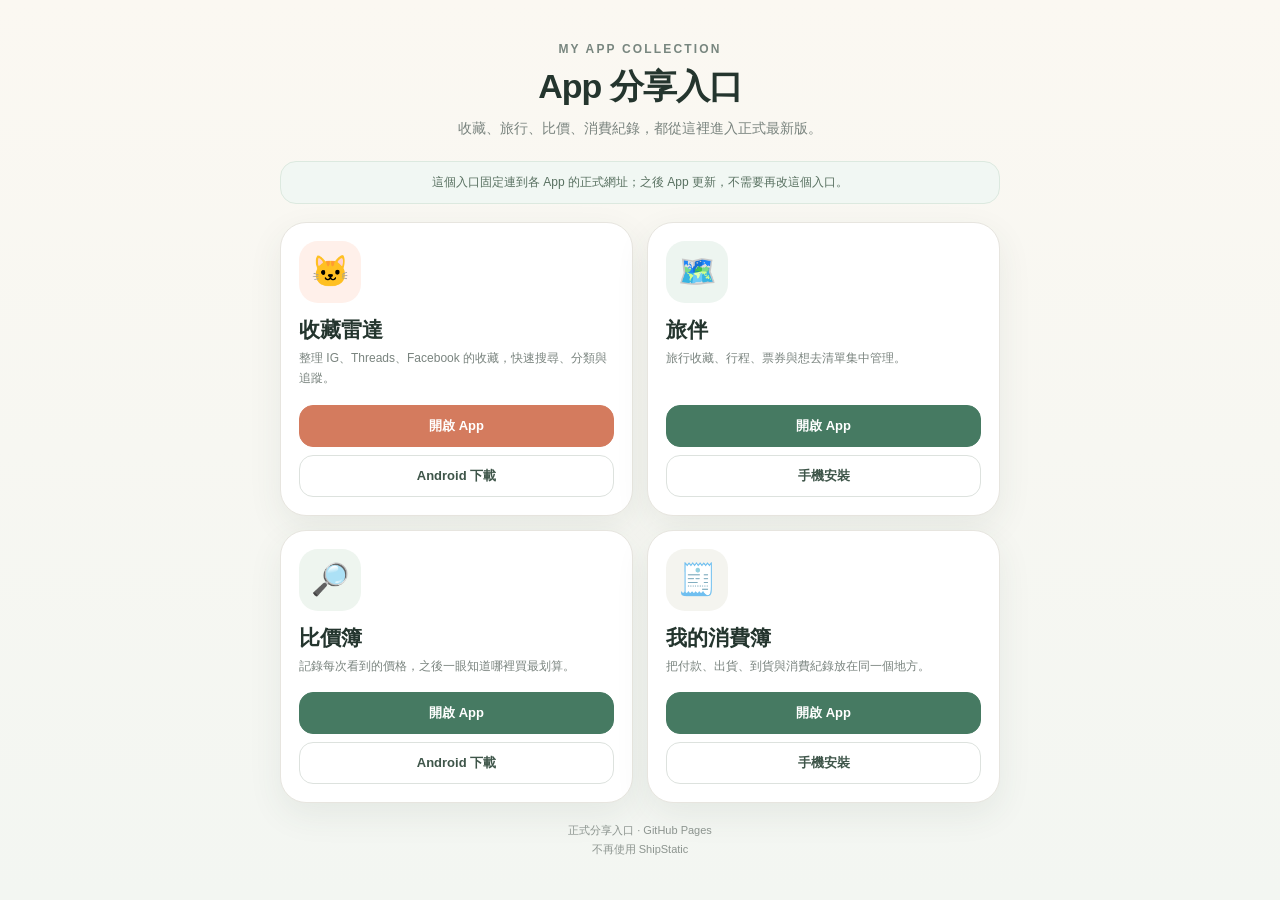
==== app-hub/index.html @ 7ccf7385 "Add stable GitHub Pages app sharing hub" ====
<!doctype html>
<html lang="zh-Hant">
<head>
<meta charset="utf-8">
<meta name="viewport" content="width=device-width,initial-scale=1,viewport-fit=cover">
<meta http-equiv="Cache-Control" content="no-cache, no-store, must-revalidate">
<meta name="theme-color" content="#fbf8f2">
<title>App 分享入口</title>
<style>
:root{--bg:#fbf8f2;--card:#fff;--text:#24352e;--muted:#7a847f;--line:#e7e5df;--green:#467a62;--green2:#edf4ef;--coral:#d47b5e;--shadow:0 12px 34px rgba(56,74,63,.08)}
*{box-sizing:border-box;-webkit-tap-highlight-color:transparent}html,body{margin:0;min-height:100%;font-family:-apple-system,BlinkMacSystemFont,"Segoe UI","Noto Sans TC",sans-serif;background:linear-gradient(180deg,#fbf8f2 0%,#f3f6f2 100%);color:var(--text)}
body{padding:calc(24px + env(safe-area-inset-top)) 18px calc(38px + env(safe-area-inset-bottom))}.wrap{width:min(720px,100%);margin:auto}.hero{text-align:center;padding:18px 8px 20px}.eyebrow{font-size:12px;letter-spacing:.18em;color:#78867f;font-weight:800}.hero h1{font-size:34px;margin:8px 0 7px;letter-spacing:-1px}.hero p{margin:0;color:var(--muted);font-size:14px;line-height:1.7}.notice{margin:0 auto 18px;padding:11px 14px;border:1px solid #dce9df;background:#f1f7f3;border-radius:16px;color:#587060;font-size:12px;line-height:1.6;text-align:center}.grid{display:grid;grid-template-columns:1fr 1fr;gap:14px}.card{background:var(--card);border:1px solid var(--line);border-radius:26px;padding:18px;box-shadow:var(--shadow);display:flex;flex-direction:column;min-height:244px}.icon{width:62px;height:62px;border-radius:19px;display:grid;place-items:center;font-size:31px;margin-bottom:13px;background:#f6f4ef}.save .icon{background:#fff0ea}.travel .icon{background:#edf5f0}.price .icon{background:#eef5ef}.spend .icon{background:#f4f4ef}.card h2{font-size:21px;margin:0 0 5px}.card p{color:var(--muted);font-size:12px;line-height:1.65;margin:0 0 16px}.actions{margin-top:auto;display:grid;gap:8px}.btn{display:flex;align-items:center;justify-content:center;text-decoration:none;border-radius:14px;padding:11px 12px;font-size:13px;font-weight:850;border:1px solid #dde2de;color:#3e5549;background:#fff}.btn.primary{background:var(--green);color:#fff;border-color:var(--green)}.save .btn.primary{background:var(--coral);border-color:var(--coral)}.foot{text-align:center;color:#8c948f;font-size:11px;line-height:1.7;padding-top:18px}
@media(max-width:580px){body{padding-left:14px;padding-right:14px}.hero h1{font-size:30px}.grid{grid-template-columns:1fr}.card{min-height:0}.actions{grid-template-columns:1fr 1fr}.card p{margin-bottom:14px}}
</style>
</head>
<body>
<main class="wrap">
  <header class="hero"><div class="eyebrow">MY APP COLLECTION</div><h1>App 分享入口</h1><p>收藏、旅行、比價、消費紀錄，都從這裡進入正式最新版。</p></header>
  <div class="notice">這個入口固定連到各 App 的正式網址；之後 App 更新，不需要再改這個入口。</div>
  <section class="grid">
    <article class="card save"><div class="icon">🐱</div><h2>收藏雷達</h2><p>整理 IG、Threads、Facebook 的收藏，快速搜尋、分類與追蹤。</p><div class="actions"><a class="btn primary" href="https://save-radar-gold.vercel.app/">開啟 App</a><a class="btn" href="https://save-radar-gold.vercel.app/download">Android 下載</a></div></article>
    <article class="card travel"><div class="icon">🗺️</div><h2>旅伴</h2><p>旅行收藏、行程、票券與想去清單集中管理。</p><div class="actions"><a class="btn primary" href="../travelmate/app/">開啟 App</a><a class="btn" href="../travelmate/app/">手機安裝</a></div></article>
    <article class="card price"><div class="icon">🔎</div><h2>比價簿</h2><p>記錄每次看到的價格，之後一眼知道哪裡買最划算。</p><div class="actions"><a class="btn primary" href="../pricebook/">開啟 App</a><a class="btn" href="../download.html">Android 下載</a></div></article>
    <article class="card spend"><div class="icon">🧾</div><h2>我的消費簿</h2><p>把付款、出貨、到貨與消費紀錄放在同一個地方。</p><div class="actions"><a class="btn primary" href="../spendbook/">開啟 App</a><a class="btn" href="../spendbook/">手機安裝</a></div></article>
  </section>
  <div class="foot">正式分享入口 · GitHub Pages<br>不再使用 ShipStatic</div>
</main>
</body>
</html>
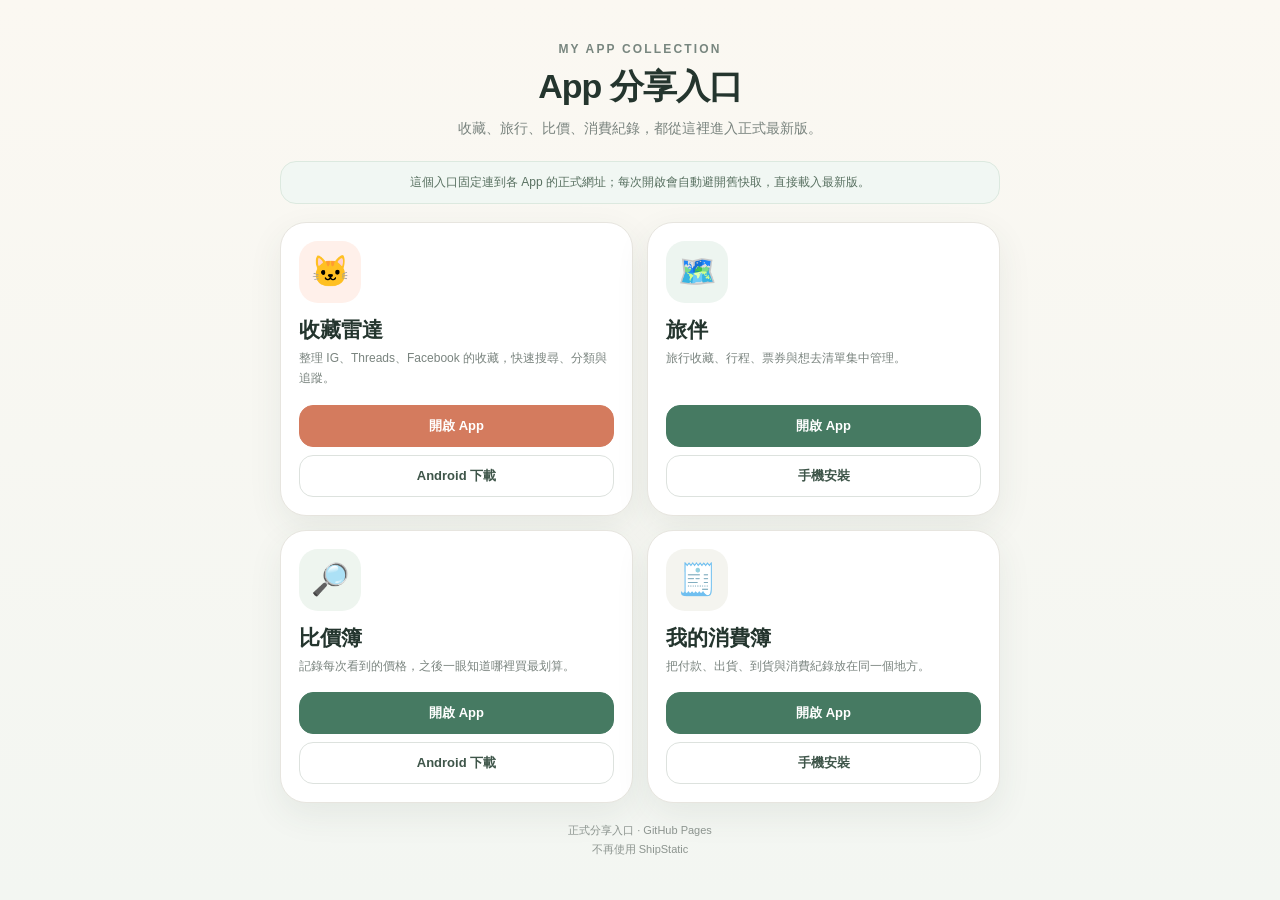
==== commit 4454c742: "Always open fresh app pages from hub" ====
--- a/app-hub/index.html
+++ b/app-hub/index.html
@@ -16,14 +16,24 @@
 <body>
 <main class="wrap">
   <header class="hero"><div class="eyebrow">MY APP COLLECTION</div><h1>App 分享入口</h1><p>收藏、旅行、比價、消費紀錄，都從這裡進入正式最新版。</p></header>
-  <div class="notice">這個入口固定連到各 App 的正式網址；之後 App 更新，不需要再改這個入口。</div>
+  <div class="notice">這個入口固定連到各 App 的正式網址；每次開啟會自動避開舊快取，直接載入最新版。</div>
   <section class="grid">
     <article class="card save"><div class="icon">🐱</div><h2>收藏雷達</h2><p>整理 IG、Threads、Facebook 的收藏，快速搜尋、分類與追蹤。</p><div class="actions"><a class="btn primary" href="https://save-radar-gold.vercel.app/">開啟 App</a><a class="btn" href="https://save-radar-gold.vercel.app/download">Android 下載</a></div></article>
-    <article class="card travel"><div class="icon">🗺️</div><h2>旅伴</h2><p>旅行收藏、行程、票券與想去清單集中管理。</p><div class="actions"><a class="btn primary" href="../travelmate/app/">開啟 App</a><a class="btn" href="../travelmate/app/">手機安裝</a></div></article>
-    <article class="card price"><div class="icon">🔎</div><h2>比價簿</h2><p>記錄每次看到的價格，之後一眼知道哪裡買最划算。</p><div class="actions"><a class="btn primary" href="../pricebook/">開啟 App</a><a class="btn" href="../download.html">Android 下載</a></div></article>
-    <article class="card spend"><div class="icon">🧾</div><h2>我的消費簿</h2><p>把付款、出貨、到貨與消費紀錄放在同一個地方。</p><div class="actions"><a class="btn primary" href="../spendbook/">開啟 App</a><a class="btn" href="../spendbook/">手機安裝</a></div></article>
+    <article class="card travel"><div class="icon">🗺️</div><h2>旅伴</h2><p>旅行收藏、行程、票券與想去清單集中管理。</p><div class="actions"><a class="btn primary fresh" href="../travelmate/app/">開啟 App</a><a class="btn fresh" href="../travelmate/app/">手機安裝</a></div></article>
+    <article class="card price"><div class="icon">🔎</div><h2>比價簿</h2><p>記錄每次看到的價格，之後一眼知道哪裡買最划算。</p><div class="actions"><a class="btn primary fresh" href="../pricebook/">開啟 App</a><a class="btn" href="../download.html">Android 下載</a></div></article>
+    <article class="card spend"><div class="icon">🧾</div><h2>我的消費簿</h2><p>把付款、出貨、到貨與消費紀錄放在同一個地方。</p><div class="actions"><a class="btn primary fresh" href="../spendbook/">開啟 App</a><a class="btn fresh" href="../spendbook/">手機安裝</a></div></article>
   </section>
   <div class="foot">正式分享入口 · GitHub Pages<br>不再使用 ShipStatic</div>
 </main>
+<script>
+for(const link of document.querySelectorAll('a.fresh')){
+  link.addEventListener('click',e=>{
+    e.preventDefault();
+    const u=new URL(link.getAttribute('href'),location.href);
+    u.searchParams.set('fresh',Date.now().toString(36));
+    location.href=u.href;
+  });
+}
+</script>
 </body>
 </html>
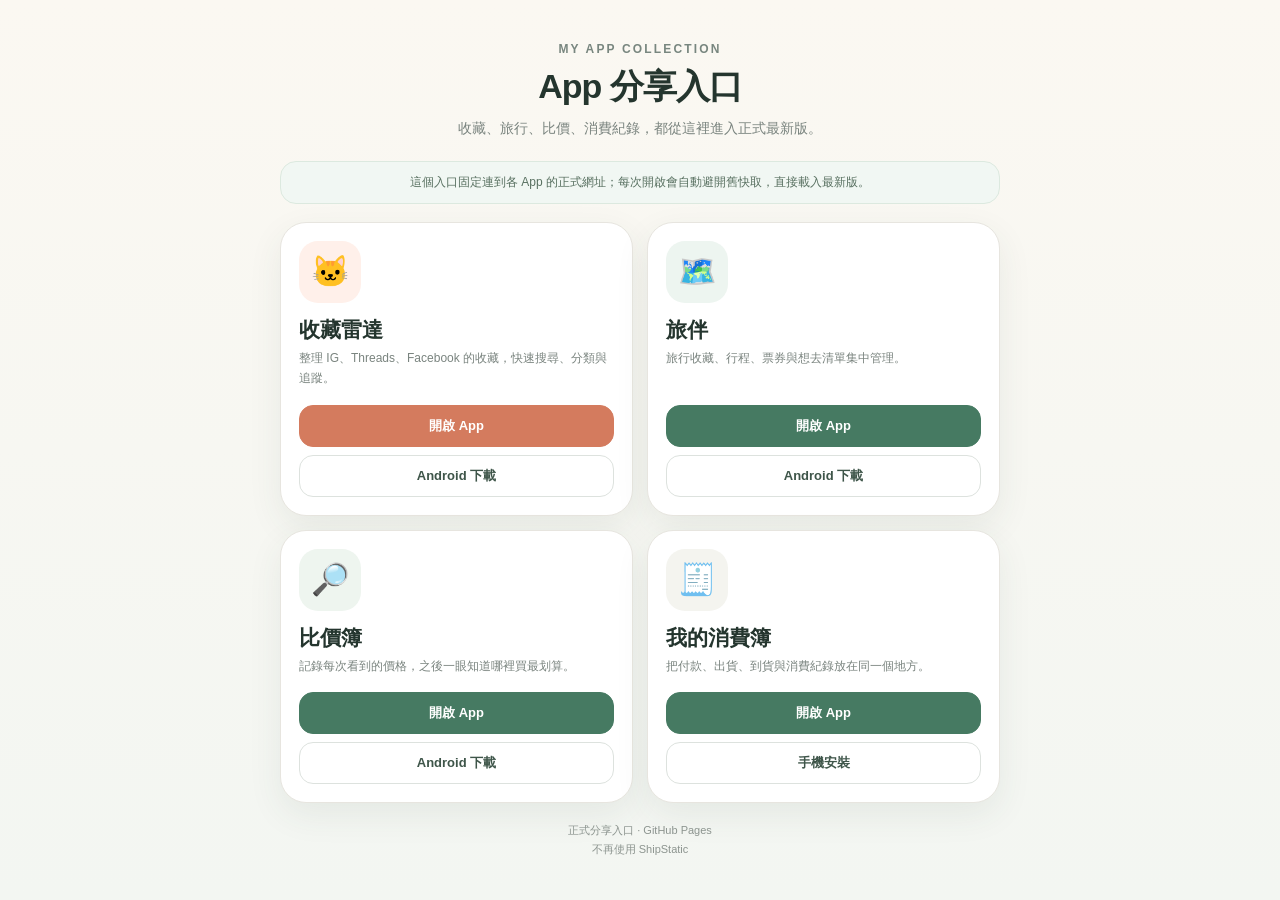
==== commit 2cfbe855: "Update app portal links" ====
--- a/app-hub/index.html
+++ b/app-hub/index.html
@@ -19,7 +19,7 @@
   <div class="notice">這個入口固定連到各 App 的正式網址；每次開啟會自動避開舊快取，直接載入最新版。</div>
   <section class="grid">
     <article class="card save"><div class="icon">🐱</div><h2>收藏雷達</h2><p>整理 IG、Threads、Facebook 的收藏，快速搜尋、分類與追蹤。</p><div class="actions"><a class="btn primary" href="https://save-radar-gold.vercel.app/">開啟 App</a><a class="btn" href="https://save-radar-gold.vercel.app/download">Android 下載</a></div></article>
-    <article class="card travel"><div class="icon">🗺️</div><h2>旅伴</h2><p>旅行收藏、行程、票券與想去清單集中管理。</p><div class="actions"><a class="btn primary fresh" href="../travelmate/app/">開啟 App</a><a class="btn fresh" href="../travelmate/app/">手機安裝</a></div></article>
+    <article class="card travel"><div class="icon">🗺️</div><h2>旅伴</h2><p>旅行收藏、行程、票券與想去清單集中管理。</p><div class="actions"><a class="btn primary" href="https://travelmate-app.xzk410.chatgpt.site/">開啟 App</a><a class="btn" href="https://travelmate-app.xzk410.chatgpt.site/downloads/travelmate-android-1.4.5.apk">Android 下載</a></div></article>
     <article class="card price"><div class="icon">🔎</div><h2>比價簿</h2><p>記錄每次看到的價格，之後一眼知道哪裡買最划算。</p><div class="actions"><a class="btn primary fresh" href="../pricebook/">開啟 App</a><a class="btn" href="../download.html">Android 下載</a></div></article>
     <article class="card spend"><div class="icon">🧾</div><h2>我的消費簿</h2><p>把付款、出貨、到貨與消費紀錄放在同一個地方。</p><div class="actions"><a class="btn primary fresh" href="../spendbook/">開啟 App</a><a class="btn fresh" href="../spendbook/">手機安裝</a></div></article>
   </section>
@@ -36,4 +36,4 @@
 }
 </script>
 </body>
-</html>+</html>
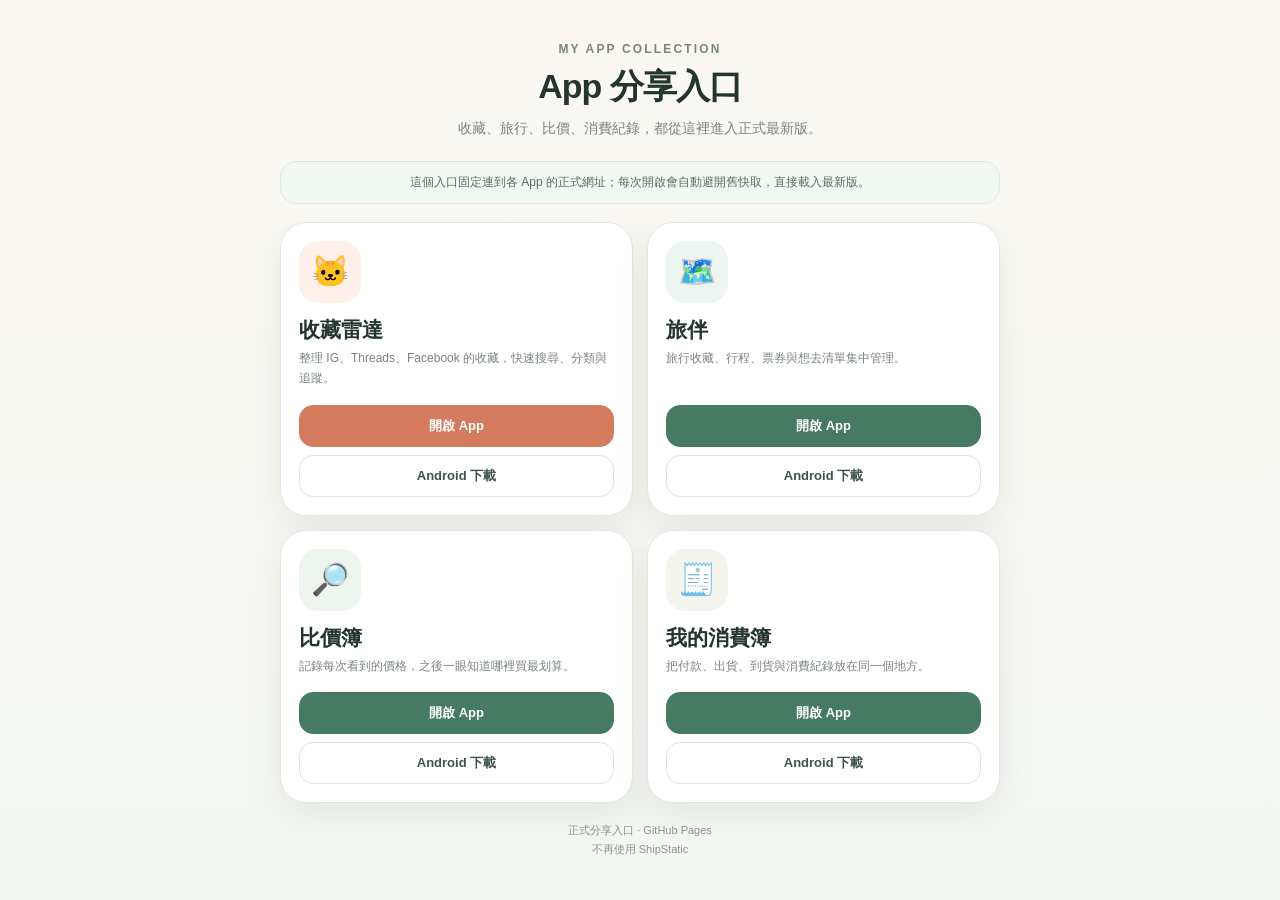
==== commit f18fc7c0: "Point 我的消費簿 Android to native APK download" ====
--- a/app-hub/index.html
+++ b/app-hub/index.html
@@ -21,7 +21,7 @@
     <article class="card save"><div class="icon">🐱</div><h2>收藏雷達</h2><p>整理 IG、Threads、Facebook 的收藏，快速搜尋、分類與追蹤。</p><div class="actions"><a class="btn primary" href="https://save-radar-gold.vercel.app/">開啟 App</a><a class="btn" href="https://save-radar-gold.vercel.app/download">Android 下載</a></div></article>
     <article class="card travel"><div class="icon">🗺️</div><h2>旅伴</h2><p>旅行收藏、行程、票券與想去清單集中管理。</p><div class="actions"><a class="btn primary" href="https://travelmate-app.xzk410.chatgpt.site/">開啟 App</a><a class="btn" href="https://travelmate-app.xzk410.chatgpt.site/downloads/travelmate-android-1.4.5.apk">Android 下載</a></div></article>
     <article class="card price"><div class="icon">🔎</div><h2>比價簿</h2><p>記錄每次看到的價格，之後一眼知道哪裡買最划算。</p><div class="actions"><a class="btn primary fresh" href="../pricebook/">開啟 App</a><a class="btn" href="../download.html">Android 下載</a></div></article>
-    <article class="card spend"><div class="icon">🧾</div><h2>我的消費簿</h2><p>把付款、出貨、到貨與消費紀錄放在同一個地方。</p><div class="actions"><a class="btn primary fresh" href="../spendbook/">開啟 App</a><a class="btn fresh" href="../spendbook/">手機安裝</a></div></article>
+    <article class="card spend"><div class="icon">🧾</div><h2>我的消費簿</h2><p>把付款、出貨、到貨與消費紀錄放在同一個地方。</p><div class="actions"><a class="btn primary fresh" href="../spendbook/">開啟 App</a><a class="btn" href="../spendbook/download.html">Android 下載</a></div></article>
   </section>
   <div class="foot">正式分享入口 · GitHub Pages<br>不再使用 ShipStatic</div>
 </main>
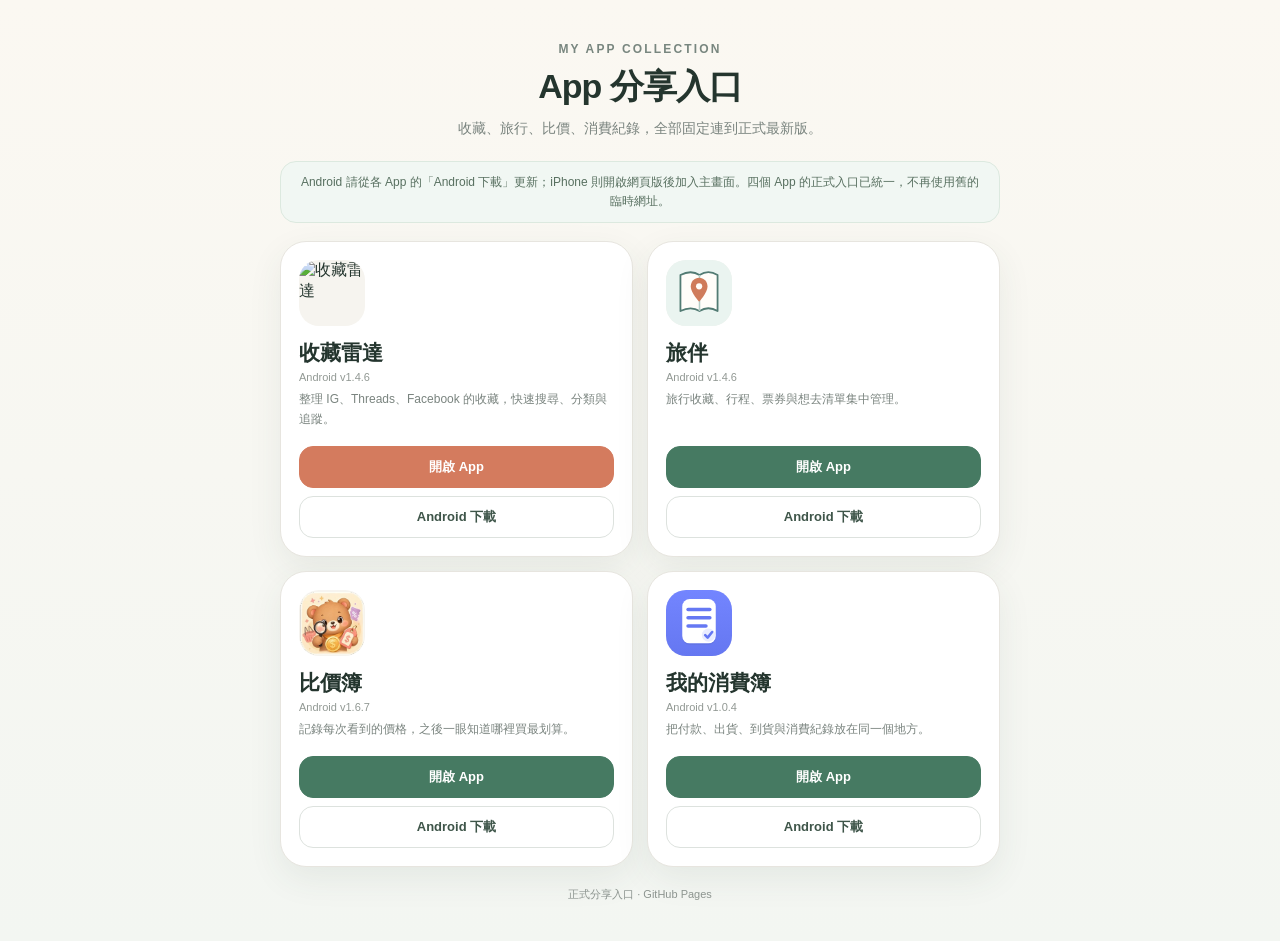
==== commit 422b64cd: "Unify four App share routes and real logos" ====
--- a/app-hub/index.html
+++ b/app-hub/index.html
@@ -7,23 +7,23 @@
 <meta name="theme-color" content="#fbf8f2">
 <title>App 分享入口</title>
 <style>
-:root{--bg:#fbf8f2;--card:#fff;--text:#24352e;--muted:#7a847f;--line:#e7e5df;--green:#467a62;--green2:#edf4ef;--coral:#d47b5e;--shadow:0 12px 34px rgba(56,74,63,.08)}
+:root{--bg:#fbf8f2;--card:#fff;--text:#24352e;--muted:#7a847f;--line:#e7e5df;--green:#467a62;--coral:#d47b5e;--shadow:0 12px 34px rgba(56,74,63,.08)}
 *{box-sizing:border-box;-webkit-tap-highlight-color:transparent}html,body{margin:0;min-height:100%;font-family:-apple-system,BlinkMacSystemFont,"Segoe UI","Noto Sans TC",sans-serif;background:linear-gradient(180deg,#fbf8f2 0%,#f3f6f2 100%);color:var(--text)}
-body{padding:calc(24px + env(safe-area-inset-top)) 18px calc(38px + env(safe-area-inset-bottom))}.wrap{width:min(720px,100%);margin:auto}.hero{text-align:center;padding:18px 8px 20px}.eyebrow{font-size:12px;letter-spacing:.18em;color:#78867f;font-weight:800}.hero h1{font-size:34px;margin:8px 0 7px;letter-spacing:-1px}.hero p{margin:0;color:var(--muted);font-size:14px;line-height:1.7}.notice{margin:0 auto 18px;padding:11px 14px;border:1px solid #dce9df;background:#f1f7f3;border-radius:16px;color:#587060;font-size:12px;line-height:1.6;text-align:center}.grid{display:grid;grid-template-columns:1fr 1fr;gap:14px}.card{background:var(--card);border:1px solid var(--line);border-radius:26px;padding:18px;box-shadow:var(--shadow);display:flex;flex-direction:column;min-height:244px}.icon{width:62px;height:62px;border-radius:19px;display:grid;place-items:center;font-size:31px;margin-bottom:13px;background:#f6f4ef}.save .icon{background:#fff0ea}.travel .icon{background:#edf5f0}.price .icon{background:#eef5ef}.spend .icon{background:#f4f4ef}.card h2{font-size:21px;margin:0 0 5px}.card p{color:var(--muted);font-size:12px;line-height:1.65;margin:0 0 16px}.actions{margin-top:auto;display:grid;gap:8px}.btn{display:flex;align-items:center;justify-content:center;text-decoration:none;border-radius:14px;padding:11px 12px;font-size:13px;font-weight:850;border:1px solid #dde2de;color:#3e5549;background:#fff}.btn.primary{background:var(--green);color:#fff;border-color:var(--green)}.save .btn.primary{background:var(--coral);border-color:var(--coral)}.foot{text-align:center;color:#8c948f;font-size:11px;line-height:1.7;padding-top:18px}
+body{padding:calc(24px + env(safe-area-inset-top)) 18px calc(38px + env(safe-area-inset-bottom))}.wrap{width:min(720px,100%);margin:auto}.hero{text-align:center;padding:18px 8px 20px}.eyebrow{font-size:12px;letter-spacing:.18em;color:#78867f;font-weight:800}.hero h1{font-size:34px;margin:8px 0 7px;letter-spacing:-1px}.hero p{margin:0;color:var(--muted);font-size:14px;line-height:1.7}.notice{margin:0 auto 18px;padding:11px 14px;border:1px solid #dce9df;background:#f1f7f3;border-radius:16px;color:#587060;font-size:12px;line-height:1.6;text-align:center}.grid{display:grid;grid-template-columns:1fr 1fr;gap:14px}.card{background:var(--card);border:1px solid var(--line);border-radius:26px;padding:18px;box-shadow:var(--shadow);display:flex;flex-direction:column;min-height:260px}.icon{width:66px;height:66px;border-radius:20px;display:grid;place-items:center;margin-bottom:13px;background:#f6f4ef;overflow:hidden}.icon img{width:100%;height:100%;object-fit:cover;display:block}.card h2{font-size:21px;margin:0 0 4px}.ver{font-size:11px;color:#929994;margin-bottom:7px}.card p{color:var(--muted);font-size:12px;line-height:1.65;margin:0 0 16px}.actions{margin-top:auto;display:grid;gap:8px}.btn{display:flex;align-items:center;justify-content:center;text-decoration:none;border-radius:14px;padding:11px 12px;font-size:13px;font-weight:850;border:1px solid #dde2de;color:#3e5549;background:#fff}.btn.primary{background:var(--green);color:#fff;border-color:var(--green)}.save .btn.primary{background:var(--coral);border-color:var(--coral)}.foot{text-align:center;color:#8c948f;font-size:11px;line-height:1.7;padding-top:18px}
 @media(max-width:580px){body{padding-left:14px;padding-right:14px}.hero h1{font-size:30px}.grid{grid-template-columns:1fr}.card{min-height:0}.actions{grid-template-columns:1fr 1fr}.card p{margin-bottom:14px}}
 </style>
 </head>
 <body>
 <main class="wrap">
-  <header class="hero"><div class="eyebrow">MY APP COLLECTION</div><h1>App 分享入口</h1><p>收藏、旅行、比價、消費紀錄，都從這裡進入正式最新版。</p></header>
-  <div class="notice">這個入口固定連到各 App 的正式網址；每次開啟會自動避開舊快取，直接載入最新版。</div>
+  <header class="hero"><div class="eyebrow">MY APP COLLECTION</div><h1>App 分享入口</h1><p>收藏、旅行、比價、消費紀錄，全部固定連到正式最新版。</p></header>
+  <div class="notice">Android 請從各 App 的「Android 下載」更新；iPhone 則開啟網頁版後加入主畫面。四個 App 的正式入口已統一，不再使用舊的臨時網址。</div>
   <section class="grid">
-    <article class="card save"><div class="icon">🐱</div><h2>收藏雷達</h2><p>整理 IG、Threads、Facebook 的收藏，快速搜尋、分類與追蹤。</p><div class="actions"><a class="btn primary" href="https://save-radar-gold.vercel.app/">開啟 App</a><a class="btn" href="https://save-radar-gold.vercel.app/download">Android 下載</a></div></article>
-    <article class="card travel"><div class="icon">🗺️</div><h2>旅伴</h2><p>旅行收藏、行程、票券與想去清單集中管理。</p><div class="actions"><a class="btn primary" href="https://travelmate-app.xzk410.chatgpt.site/">開啟 App</a><a class="btn" href="https://travelmate-app.xzk410.chatgpt.site/downloads/travelmate-android-1.4.5.apk">Android 下載</a></div></article>
-    <article class="card price"><div class="icon">🔎</div><h2>比價簿</h2><p>記錄每次看到的價格，之後一眼知道哪裡買最划算。</p><div class="actions"><a class="btn primary fresh" href="../pricebook/">開啟 App</a><a class="btn" href="../download.html">Android 下載</a></div></article>
-    <article class="card spend"><div class="icon">🧾</div><h2>我的消費簿</h2><p>把付款、出貨、到貨與消費紀錄放在同一個地方。</p><div class="actions"><a class="btn primary fresh" href="../spendbook/">開啟 App</a><a class="btn" href="../spendbook/download.html">Android 下載</a></div></article>
+    <article class="card save"><div class="icon"><img src="https://save-radar-gold.vercel.app/icon-512.png" alt="收藏雷達"></div><h2>收藏雷達</h2><div class="ver">Android v1.4.6</div><p>整理 IG、Threads、Facebook 的收藏，快速搜尋、分類與追蹤。</p><div class="actions"><a class="btn primary" href="https://save-radar-gold.vercel.app/">開啟 App</a><a class="btn" href="https://save-radar-gold.vercel.app/download">Android 下載</a></div></article>
+    <article class="card travel"><div class="icon"><img src="../tripmate-live/icon.svg" alt="旅伴"></div><h2>旅伴</h2><div class="ver">Android v1.4.6</div><p>旅行收藏、行程、票券與想去清單集中管理。</p><div class="actions"><a class="btn primary fresh" href="../tripmate-live/">開啟 App</a><a class="btn" href="../tripmate-download/">Android 下載</a></div></article>
+    <article class="card price"><div class="icon"><img src="../android/pricebook/app/src/main/res/mipmap-nodpi/icon_bear1.webp" alt="比價簿"></div><h2>比價簿</h2><div class="ver">Android v1.6.7</div><p>記錄每次看到的價格，之後一眼知道哪裡買最划算。</p><div class="actions"><a class="btn primary fresh" href="../pricebook/">開啟 App</a><a class="btn" href="../download.html">Android 下載</a></div></article>
+    <article class="card spend"><div class="icon"><img src="../spendbook/icon.svg" alt="我的消費簿"></div><h2>我的消費簿</h2><div class="ver">Android v1.0.4</div><p>把付款、出貨、到貨與消費紀錄放在同一個地方。</p><div class="actions"><a class="btn primary fresh" href="../spendbook/">開啟 App</a><a class="btn" href="../spendbook/download.html">Android 下載</a></div></article>
   </section>
-  <div class="foot">正式分享入口 · GitHub Pages<br>不再使用 ShipStatic</div>
+  <div class="foot">正式分享入口 · GitHub Pages</div>
 </main>
 <script>
 for(const link of document.querySelectorAll('a.fresh')){
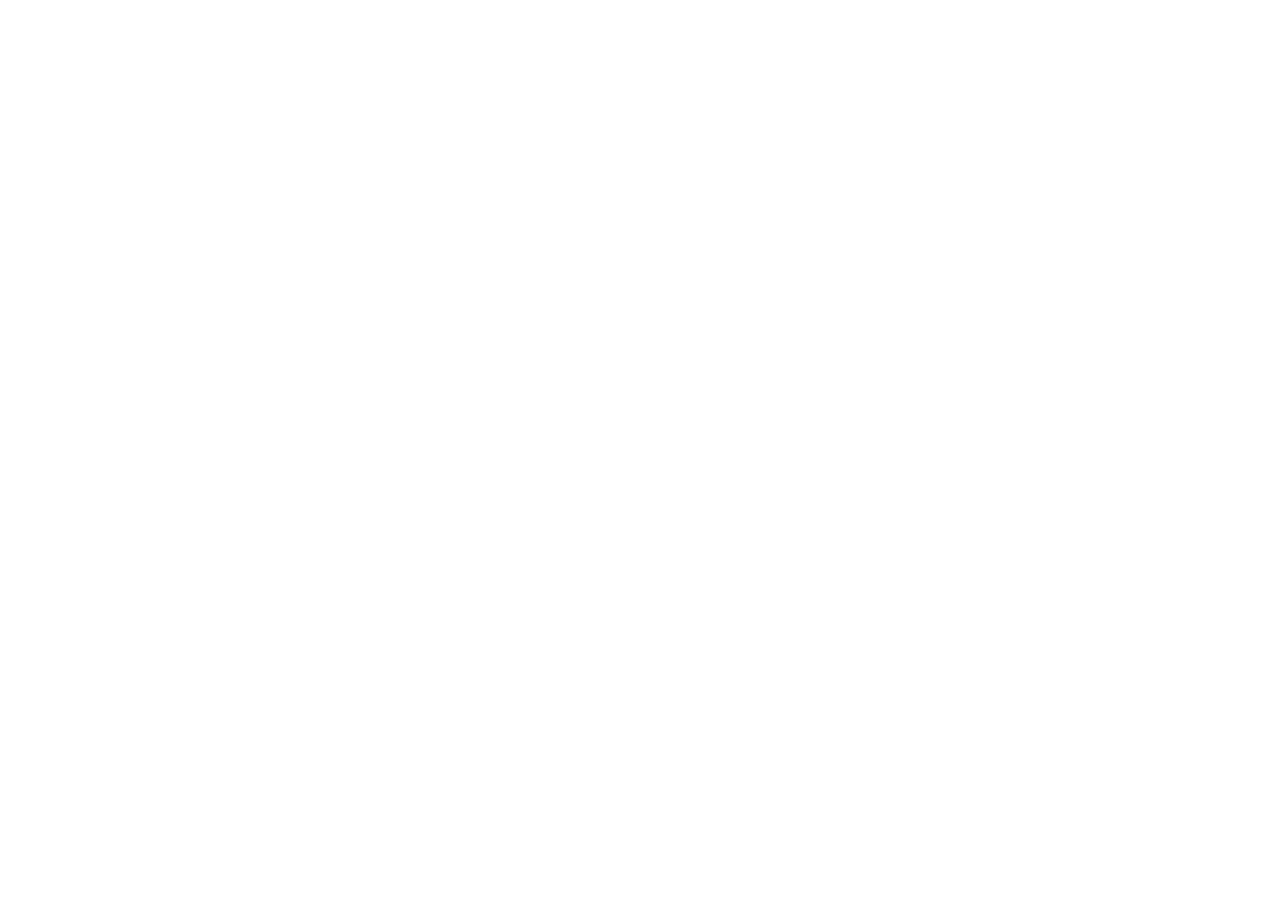
==== commit 895f0f91: "Redirect old GitHub app hub to canonical Vercel hub" ====
--- a/app-hub/index.html
+++ b/app-hub/index.html
@@ -4,36 +4,10 @@
 <meta charset="utf-8">
 <meta name="viewport" content="width=device-width,initial-scale=1,viewport-fit=cover">
 <meta http-equiv="Cache-Control" content="no-cache, no-store, must-revalidate">
-<meta name="theme-color" content="#fbf8f2">
+<meta http-equiv="refresh" content="0;url=https://save-radar-gold.vercel.app/hub">
 <title>App 分享入口</title>
-<style>
-:root{--bg:#fbf8f2;--card:#fff;--text:#24352e;--muted:#7a847f;--line:#e7e5df;--green:#467a62;--coral:#d47b5e;--shadow:0 12px 34px rgba(56,74,63,.08)}
-*{box-sizing:border-box;-webkit-tap-highlight-color:transparent}html,body{margin:0;min-height:100%;font-family:-apple-system,BlinkMacSystemFont,"Segoe UI","Noto Sans TC",sans-serif;background:linear-gradient(180deg,#fbf8f2 0%,#f3f6f2 100%);color:var(--text)}
-body{padding:calc(24px + env(safe-area-inset-top)) 18px calc(38px + env(safe-area-inset-bottom))}.wrap{width:min(720px,100%);margin:auto}.hero{text-align:center;padding:18px 8px 20px}.eyebrow{font-size:12px;letter-spacing:.18em;color:#78867f;font-weight:800}.hero h1{font-size:34px;margin:8px 0 7px;letter-spacing:-1px}.hero p{margin:0;color:var(--muted);font-size:14px;line-height:1.7}.notice{margin:0 auto 18px;padding:11px 14px;border:1px solid #dce9df;background:#f1f7f3;border-radius:16px;color:#587060;font-size:12px;line-height:1.6;text-align:center}.grid{display:grid;grid-template-columns:1fr 1fr;gap:14px}.card{background:var(--card);border:1px solid var(--line);border-radius:26px;padding:18px;box-shadow:var(--shadow);display:flex;flex-direction:column;min-height:260px}.icon{width:66px;height:66px;border-radius:20px;display:grid;place-items:center;margin-bottom:13px;background:#f6f4ef;overflow:hidden}.icon img{width:100%;height:100%;object-fit:cover;display:block}.card h2{font-size:21px;margin:0 0 4px}.ver{font-size:11px;color:#929994;margin-bottom:7px}.card p{color:var(--muted);font-size:12px;line-height:1.65;margin:0 0 16px}.actions{margin-top:auto;display:grid;gap:8px}.btn{display:flex;align-items:center;justify-content:center;text-decoration:none;border-radius:14px;padding:11px 12px;font-size:13px;font-weight:850;border:1px solid #dde2de;color:#3e5549;background:#fff}.btn.primary{background:var(--green);color:#fff;border-color:var(--green)}.save .btn.primary{background:var(--coral);border-color:var(--coral)}.foot{text-align:center;color:#8c948f;font-size:11px;line-height:1.7;padding-top:18px}
-@media(max-width:580px){body{padding-left:14px;padding-right:14px}.hero h1{font-size:30px}.grid{grid-template-columns:1fr}.card{min-height:0}.actions{grid-template-columns:1fr 1fr}.card p{margin-bottom:14px}}
-</style>
+<style>body{margin:0;min-height:100vh;display:grid;place-items:center;font-family:-apple-system,BlinkMacSystemFont,"Segoe UI","Noto Sans TC",sans-serif;background:#fbf8f2;color:#425047}.box{text-align:center;padding:24px}.box a{color:#467a62;font-weight:800}</style>
+<script>location.replace('https://save-radar-gold.vercel.app/hub');</script>
 </head>
-<body>
-<main class="wrap">
-  <header class="hero"><div class="eyebrow">MY APP COLLECTION</div><h1>App 分享入口</h1><p>收藏、旅行、比價、消費紀錄，全部固定連到正式最新版。</p></header>
-  <div class="notice">Android 請從各 App 的「Android 下載」更新；iPhone 則開啟網頁版後加入主畫面。四個 App 的正式入口已統一，不再使用舊的臨時網址。</div>
-  <section class="grid">
-    <article class="card save"><div class="icon"><img src="https://save-radar-gold.vercel.app/icon-512.png" alt="收藏雷達"></div><h2>收藏雷達</h2><div class="ver">Android v1.4.6</div><p>整理 IG、Threads、Facebook 的收藏，快速搜尋、分類與追蹤。</p><div class="actions"><a class="btn primary" href="https://save-radar-gold.vercel.app/">開啟 App</a><a class="btn" href="https://save-radar-gold.vercel.app/download">Android 下載</a></div></article>
-    <article class="card travel"><div class="icon"><img src="../tripmate-live/icon.svg" alt="旅伴"></div><h2>旅伴</h2><div class="ver">Android v1.4.6</div><p>旅行收藏、行程、票券與想去清單集中管理。</p><div class="actions"><a class="btn primary fresh" href="../tripmate-live/">開啟 App</a><a class="btn" href="../tripmate-download/">Android 下載</a></div></article>
-    <article class="card price"><div class="icon"><img src="../android/pricebook/app/src/main/res/mipmap-nodpi/icon_bear1.webp" alt="比價簿"></div><h2>比價簿</h2><div class="ver">Android v1.6.7</div><p>記錄每次看到的價格，之後一眼知道哪裡買最划算。</p><div class="actions"><a class="btn primary fresh" href="../pricebook/">開啟 App</a><a class="btn" href="../download.html">Android 下載</a></div></article>
-    <article class="card spend"><div class="icon"><img src="../spendbook/icon.svg" alt="我的消費簿"></div><h2>我的消費簿</h2><div class="ver">Android v1.0.4</div><p>把付款、出貨、到貨與消費紀錄放在同一個地方。</p><div class="actions"><a class="btn primary fresh" href="../spendbook/">開啟 App</a><a class="btn" href="../spendbook/download.html">Android 下載</a></div></article>
-  </section>
-  <div class="foot">正式分享入口 · GitHub Pages</div>
-</main>
-<script>
-for(const link of document.querySelectorAll('a.fresh')){
-  link.addEventListener('click',e=>{
-    e.preventDefault();
-    const u=new URL(link.getAttribute('href'),location.href);
-    u.searchParams.set('fresh',Date.now().toString(36));
-    location.href=u.href;
-  });
-}
-</script>
-</body>
+<body><div class="box">正在前往正式 App 分享入口…<br><a href="https://save-radar-gold.vercel.app/hub">若沒有自動跳轉，點這裡</a></div></body>
 </html>
